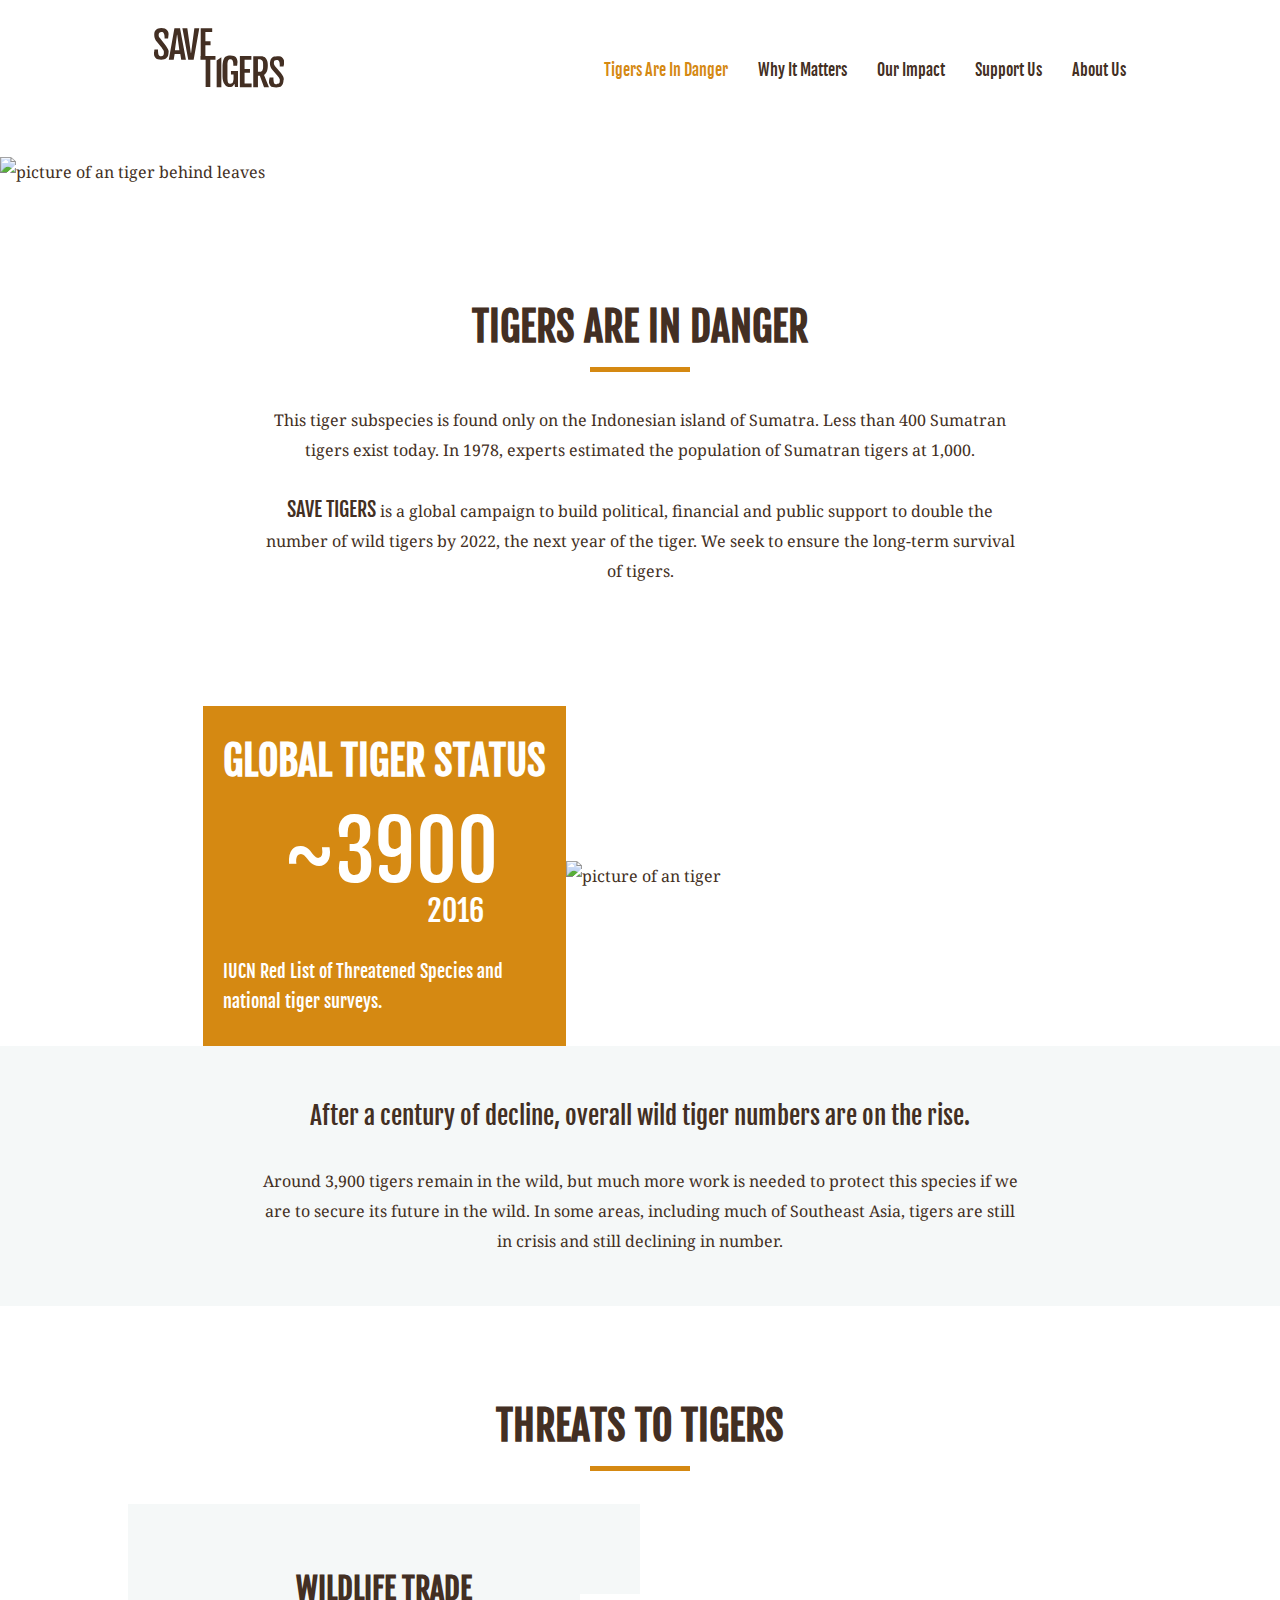
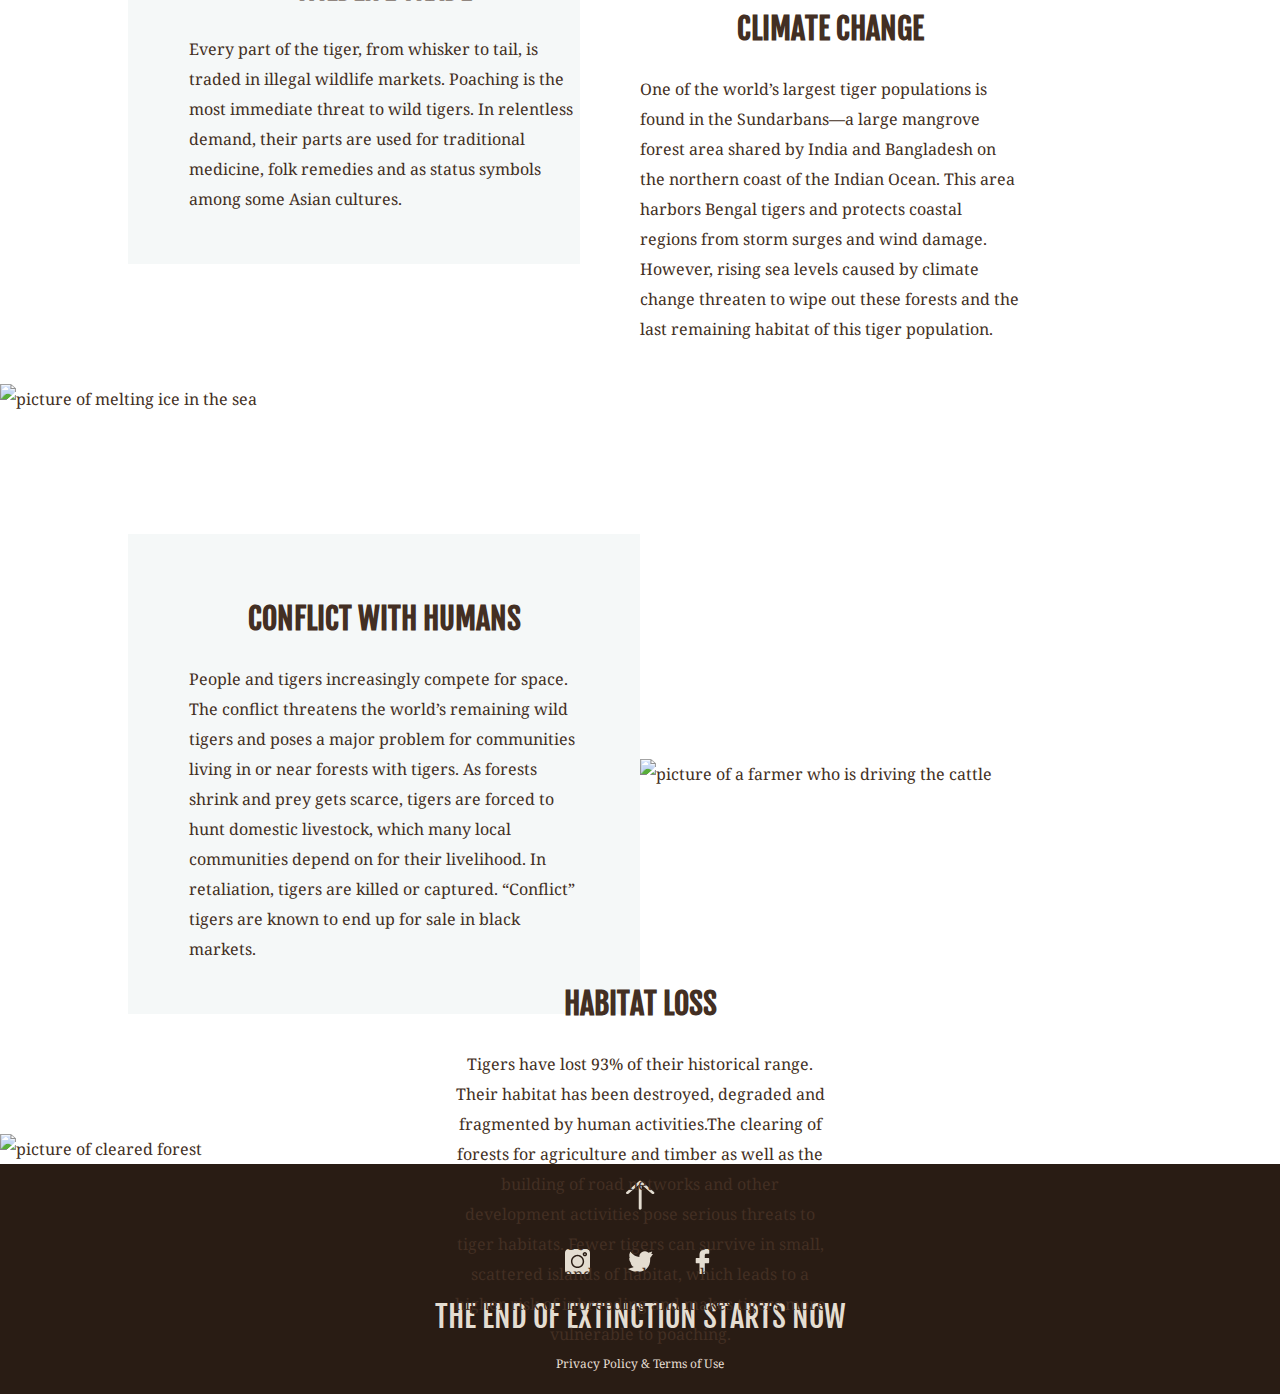
==== index.html @ 1b402d07 "first commit" ====
<!DOCTYPE html>
<html lang="en">
<head>
    <meta charset="UTF-8">
    <meta name="viewport" content="width=device-width, initial-scale=1.0">
    <meta http-equiv="X-UA-Compatible" content="ie=edge">
    <title>Save the Tigers</title>
    <link rel="stylesheet" href="CSS/style.css">
    <link href="https://fonts.googleapis.com/css?family=Noto+Serif&display=swap" rel="stylesheet">
    
</head>
<body>
    <header>
        <div class="header-sticky">
            <nav class="flexbox_webnav wrapper navbar">
                <div class="nav_flexbox">
                    <a href="index.html">
                        <svg class="logo logo_header" version="1.1" id="Layer_1" xmlns="http://www.w3.org/2000/svg" x="0" y="0" viewBox="0 0 55.4 25.5" xml:space="preserve"><style>.st0{fill:#422f22}</style><path class="st0" d="M5.9 8.9c-.2-.5-.6-1-1-1.6L2.6 4.4l-.3-.3c0-.2-.1-.3-.2-.4 0-.1-.1-.3-.1-.4v-.5c0-.4.1-.6.3-.8s.5-.3.9-.3c.5 0 .8.2 1 .6.2.4.3.9.3 1.6v.6H6c0-.4.1-.6.1-.9 0-.2.1-.5.1-.8 0-.3 0-.7-.1-1-.2-.3-.3-.6-.6-.9C5.3.6 5 .4 4.6.2 4.2.1 3.7 0 3.1 0c-.5 0-.9.1-1.3.2S1.1.6.8.8c-.3.3-.5.6-.6 1-.1.4-.1.8-.1 1.2 0 .6.1 1.1.3 1.6.2.5.5 1 .9 1.4l2.1 2.5c.1.3.3.5.4.7.1.2.2.3.3.5s.1.3.1.5v.6c0 .4-.1.7-.3.9s-.5.3-.9.3c-.2 0-.5 0-.6-.1-.2-.1-.3-.2-.4-.4-.1-.2-.2-.4-.2-.7 0-.3-.1-.6-.1-1v-.6H.2c-.1.3-.1.5-.1.8-.1.2-.1.5-.1.8 0 .4 0 .7.1 1 .1.3.3.6.5.9.2.3.6.5 1 .6s.9.2 1.5.2c.5 0 .9-.1 1.3-.2s.7-.3 1-.6c.3-.3.5-.6.6-1 .1-.4.2-.8.2-1.3.1-.5 0-1-.3-1.5zM8.7.1L6.3 13.5h2.1l.4-2.4h2.4l.4 2.4h2L11.1.1H8.7zm.2 9.4l.9-6.6h.1l.9 6.6H8.9zM15.8 10.7h-.1L14.2.1h-2.1l2.5 13.4h2.3L19.3.1h-2.1zM24.9 11.9h-3V7.3h2.2V5.7h-2.2v-4h2.9V.1h-4.9v11.8h-.1v1.6H22v11.7h2V13.5h2.2v-1.6h-1.3zM26.7 25.3h2V12.5l-2 1.4zM32.9 19.8h1v1.7c0 .3 0 .6-.1.9 0 .3-.1.5-.2.7-.1.2-.2.4-.4.5-.2.1-.4.2-.6.2-.2 0-.4 0-.6-.1-.2-.1-.3-.2-.4-.4-.1-.2-.2-.4-.2-.7 0-.3-.1-.6-.1-1v-6c0-.4 0-.8.1-1.1 0-.3.1-.5.2-.7.1-.2.2-.3.4-.4.2-.1.3-.1.6-.1.8 0 1.2.7 1.2 2.2v.6h1.6c.1-.3.1-.6.1-.8 0-.2.1-.5.1-.8 0-.4-.1-.8-.2-1.1s-.3-.6-.5-.9c-.2-.3-.5-.5-.9-.6-.4-.1-.8-.2-1.4-.2h-.7c-.3 0-.5.1-.8.2-.3.1-.5.2-.7.4-.2.2-.4.5-.6.8-.2.3-.3.7-.4 1.2s-.2 1.1-.2 1.7v4.7c0 .7.1 1.2.2 1.7s.2.9.4 1.2c.2.3.4.6.6.8.2.2.4.4.7.5.2.1.4.2.6.2.2 0 .4.1.5.1.5 0 .8-.1 1.2-.3.3-.2.6-.6.9-1.1l.2 1.3h1.3v-6.8h-3v1.5zM38.6 19.1h2.3v-1.6h-2.3v-4h2.9v-1.6h-4.9v13.4h5v-1.6h-3zM48.1 18.5c.3-.6.4-1.5.4-2.5v-.3c0-.6-.1-1.1-.2-1.5-.1-.4-.3-.8-.5-1.1-.2-.3-.5-.5-.7-.7-.3-.2-.6-.3-.9-.4H42.3v13.3h2v-5h.8l1.8 5H49L46.9 20c.5-.4.9-.8 1.2-1.5zm-1.6-2.1c0 .4 0 .8-.1 1.1-.1.3-.2.5-.3.7-.2.2-.3.3-.6.4-.2.1-.5.1-.9.1h-.3v-5.4h.3c.4 0 .7 0 .9.1.2.1.4.2.6.4.1.2.3.4.3.6s.1.5.1.9v1.1zM55.1 20.8c-.2-.5-.6-1-1-1.6l-2.4-2.8c-.1-.1-.2-.3-.3-.4-.1-.1-.1-.2-.2-.4-.1-.1-.1-.3-.1-.4v-.5c0-.4.1-.6.3-.8s.5-.3.9-.3c.5 0 .8.2 1 .6.2.4.3.9.3 1.6v.6h1.6c.1-.3.1-.6.2-.8 0-.2.1-.5.1-.8 0-.3 0-.7-.1-1-.1-.3-.3-.6-.5-.9-.2-.3-.5-.5-.9-.7-.4-.2-.9-.2-1.5-.2-.5 0-.9.1-1.3.2s-.7.4-1 .6c-.3.3-.5.6-.6 1-.1.4-.2.8-.2 1.2 0 .6.1 1.1.3 1.6.2.5.5 1 .9 1.4l2.1 2.5c.2.2.3.4.5.6.1.2.2.4.3.5s.1.3.1.5v.6c0 .4-.1.7-.3.9s-.7.4-1.1.4c-.2 0-.5 0-.6-.1-.2-.1-.3-.2-.4-.4-.1-.3-.2-.5-.2-.8 0-.3-.1-.6-.1-1v-.6h-1.6c-.1.3-.1.5-.2.8 0 .2-.1.5-.1.8 0 .4 0 .7.1 1 .1.3.3.6.5.9.2.3.6.5 1 .6s.9.2 1.5.2c.5 0 .9-.1 1.3-.2s.7-.3 1-.6c.3-.3.5-.6.6-1 .1-.4.2-.8.2-1.3.2-.4.1-1-.1-1.5z"/></svg>
                    </a>
                    
                    <div>
                        <a href="#" class="burger">
                            <svg class="burger_icon" version="1.1" id="Layer_2" xmlns="http://www.w3.org/2000/svg" x="0" y="0" viewBox="0 0 89.1 53.1" xml:space="preserve"><style>.st0{fill:#422f22}</style><path class="st0" d="M84.1 10H24c-2.8 0-5-2.2-5-5s2.2-5 5-5h60.1c2.8 0 5 2.2 5 5s-2.3 5-5 5zM84.1 53.1H43.2c-2.8 0-5-2.2-5-5s2.2-5 5-5h40.9c2.8 0 5 2.2 5 5s-2.3 5-5 5zM84.1 31.4H5c-2.8 0-5-2.2-5-5s2.2-5 5-5h79.1c2.8 0 5 2.2 5 5s-2.3 5-5 5z"/></svg>
                            <svg class="close_icon" height="512" viewBox="0 0 413.348 413.348" width="512" xmlns="http://www.w3.org/2000/svg"><path d="M413.348 24.354L388.994 0l-182.32 182.32L24.354 0 0 24.354l182.32 182.32L0 388.994l24.354 24.354 182.32-182.32 182.32 182.32 24.354-24.354-182.32-182.32z"/></svg>
                        </a>
                        <ol class="nav_points">
                            <li>
                                <a href="index.html">Tigers Are In Danger</a>
                            </li>
                            <li>
                                <a href="why_it_matters.html">Why It Matters</a>
                            </li>
                            <li>
                                <a href="our_impact.html">Our Impact</a>
                            </li>
                            <li>
                                <a href="#">Support Us</a>
                            </li>
                            <li>
                                <a href="about_us.html">About Us</a>
                            </li>
                        </ol>
                    </div>
                </div>

                <ul class="nav mainnav">
                    <li>
                        <a href="index.html" class="current_site">Tigers Are In Danger</a>
                    </li>
                    <li>
                        <a href="why_it_matters.html">Why It Matters</a>
                    </li>
                    <li>
                        <a href="our_impact.html">Our Impact</a>
                    </li>
                    <li>
                        <a href="#">Support Us</a>
                    </li>
                    <li>
                        <a href="about_us.html">About Us</a>
                    </li>
                </ul>
            </nav>
        </div>

        <div class="content"></div>
    </header>

    <main>
        <div class="position_header_img">
            <img src="bilder/home/home_header_mobile.jpg" alt="picture of an tiger behind leaves" class="img_mobile img_width">
            <img src="bilder/home/home_header_ipad.jpg" alt="picture of an tiger behind leaves" class="img_ipad img_width">
            <img src="bilder/home/home_header_web.jpg" alt="picture of an tiger behind leaves" class="img_web img_width">

            <h1 class="position_header_h1">Safe <span class="home_h1_the">the</span> Tigers</h1>
        </div>

        <div class="section-margin">
            <h2 class="line_h2">Tigers Are In Danger </h2>
            <p class="wrapper text_center_width">This tiger subspecies is found only on the Indonesian island of Sumatra. Less than 400 Sumatran tigers exist today. In 1978, experts estimated the population of Sumatran tigers at 1,000.</p>
            <p class="wrapper text_center_width p_margin_top"><span class="save_tigers_highlight">Save Tigers</span> is a global campaign to build political, financial and public support to double the number of wild tigers by 2022, the next year of the tiger. We  seek to ensure the long-term survival of tigers.</p>
        </div>

        <div class="section-margin">
            <div class="global_status_text_img_flex">
                <img src="bilder/home/global_status_mobile.jpg" alt="picture of an tiger" class="img_mobile img_width">
                <img src="bilder/home/global_status_ipad.jpg" alt="picture of an tiger" class="img_ipad img_width">
                <img src="bilder/home/global_status_web.jpg" alt="picture of an tiger" class="img_web img_width">
                
                <div class="global_status_text">
                    <h2>Global Tiger Status</h2>
                    <div class="statistic_nr_flex">
                        <div class="statistic_nr">~3900</div>
                        <div class="statistic_year">2016</div>
                    </div>
                    <p class="statistic_text">IUCN Red List of Threatened Species and national tiger surveys.</p>
                </div>
            </div>

            <div class="text_highlight_background">
                <p class="wrapper text_center_width text_highlight">After a century of decline, overall wild tiger numbers are on the rise.</p>
                <p class="wrapper text_center_width">Around 3,900 tigers remain in the wild, but much more work is needed to protect this species if we are to secure its future in the wild. In some areas, including much of Southeast Asia, tigers are still in crisis and still declining in number.</p>
            </div>
        </div>

        <h2 class="line_h2">Threats to Tigers</h2>

        <div class="wildlife_trade_flex section-margin">
            <img src="bilder/home/market.jpg" alt="picture of people on an market" class="img_mobile img_width">
            <img src="bilder/home/market_ipad.jpg" alt="picture of people on an market" class="img_ipad img_width">
            <img src="bilder/home/market_web.jpg" alt="picture of people on an market" class="img_web img_width">

            <div class="wildlife_trade_flex_text">
                <h3>Wildlife Trade</h3>
                <p class="wrapper">Every part of the tiger, from whisker to tail, is traded in illegal wildlife markets. Poaching is the most immediate threat to wild tigers. In relentless demand, their parts are used for traditional medicine, folk remedies and as status symbols among some Asian cultures.</p>
            </div>
        </div>

        <div class="section-margin wrapper_climate_change">
            <img src="bilder/home/ocean.jpg" alt="picture of melting ice in the sea" class="img_mobile img_width">
            <img src="bilder/home/ocean_ipad.jpg" alt="picture of melting ice in the sea" class="img_ipad img_width">
            <img src="bilder/home/ocean_web.jpg" alt="picture of melting ice in the sea" class="img_web img_width">


            <div class="text_climate_change">
                <h3>Climate Change</h3>
                <p class="wrapper wrapper_text_climate_habitat">One of the world’s largest tiger populations is found in the Sundarbans—a large mangrove forest area shared by India and Bangladesh on the northern coast of the Indian Ocean. This area harbors Bengal tigers and protects coastal regions from storm surges and wind damage. However, rising sea levels caused by climate change threaten to wipe out these forests and the last remaining habitat of this tiger population.</p>
            </div>
        </div>

        <div class="wildlife_trade_flex section-margin">
            <img src="bilder/home/farmer.jpg" alt="picture of a farmer who is driving the cattle" class="img_mobile img_width">
            <img src="bilder/home/farmer_ipad.jpg" alt="picture of a farmer who is driving the cattle" class="img_ipad img_width">
            <img src="bilder/home/farmer_web.jpg" alt="picture of a farmer who is driving the cattle" class="img_web img_width">

            <div class="wildlife_trade_flex_text">
                <h3>Conflict with Humans</h3>
                <p class="wrapper">People and tigers increasingly compete for space. The conflict threatens the world’s remaining wild tigers and poses a major problem for communities living in or near forests with tigers. As forests shrink and prey gets scarce, tigers are forced to hunt domestic livestock, which many local communities depend on for their livelihood. In retaliation, tigers are killed or captured. “Conflict” tigers are known to end up for sale in black markets.</p>
            </div>
        </div>

        <div class="wrapper_forest section-margin section-margin-bottom-home">
            
            <img src="bilder/home/forest.jpg" alt="picture of cleared forest" class="img_mobile img_width">
            <img src="bilder/home/forest_ipad.jpg" alt="picture of cleared forest" class="img_ipad img_width">
            <img src="bilder/home/forest_web.jpg" alt="picture of cleared forest" class="img_web img_width">

            <div class="text_forest">
                <h3>Habitat Loss</h3>
                <p class="wrapper wrapper_text_climate_habitat">Tigers have lost 93% of their historical range. Their habitat has been destroyed, degraded and fragmented by human activities.The clearing of forests for agriculture and timber as well as the building of road networks and other development activities pose serious threats to tiger habitats. Fewer tigers can survive in small, scattered islands of habitat, which leads to a higher risk of inbreeding and makes tigers more vulnerable to poaching.</p>
            </div>
        </div>

    </main>

    <footer>
        <a class="back_to_top_flex">
            <svg class="top_top_btn" version="1.1" id="Layer_3" xmlns="http://www.w3.org/2000/svg" x="0" y="0" viewBox="0 0 169 169" xml:space="preserve"><style>.st0{fill:#fff}</style><path class="st0" d="M131.8 77.5c1.9 1.6 1.9 4.2 0 5.8s-5 1.6-6.9 0L90 53.6v79.9c-.2 2.3-2.6 4.1-5.3 4-2.4.1-4.4-1.6-4.4-3.6V53.6L45.4 83.4c-1.9 1.6-5 1.6-6.9 0-1.9-1.6-1.9-4.2-.1-5.8l.1-.1 43.2-36.8c1.9-1.6 4.9-1.6 6.8 0l43.3 36.8z" id="left-arrow"/></svg>
        </a>
        <div class="footer_content_width">
            <div class="footer_icons_flex">
                <ul class="icons_flex">
                    <li>
                        <a href="index.html">
                            <svg version="1.1" id="Layer_4" xmlns="http://www.w3.org/2000/svg" x="0" y="0" viewBox="0 0 512 512" xml:space="preserve"><style>.st0{fill:#e4ddd1}</style><path class="st0" d="M437 0H75C33.6 0 0 33.6 0 75v362c0 41.4 33.6 75 75 75h362c41.4 0 75-33.6 75-75V75c0-41.4-33.6-75-75-75zM257 390c-74.4 0-135-60.6-135-135s60.6-135 135-135 135 60.6 135 135-60.6 135-135 135zm150-240c-24.8 0-45-20.2-45-45s20.2-45 45-45 45 20.2 45 45-20.2 45-45 45z"/><path class="st0" d="M407 90c-8.3 0-15 6.7-15 15s6.7 15 15 15 15-6.7 15-15-6.7-15-15-15zM257 150c-57.9 0-105 47.1-105 105s47.1 105 105 105 105-47.1 105-105-47.1-105-105-105z"/></svg>
                        </a>
                    </li>
                    <li>
                        <a href="index.html">
                            <svg xmlns="http://www.w3.org/2000/svg" viewBox="0 0 512 512"><path class="st0" d="M191 466c-22.1 0-44.9-1.8-67.9-5.4-40.4-6.3-81.3-27.5-92.8-33.8L0 410.3l32.8-10.8c35.9-11.8 57.7-19.1 84.8-30.6-27.1-13.1-47.9-36.7-58-67.2L52 278.5l6.3 1c-5.9-6-10.6-12.1-14.3-17.6-12.9-19.6-19.8-43.6-18.3-64.2l1.4-20.2 12.1 4.7c-5.1-9.7-8.8-20-11-30.8C23 125 27.4 97 40.7 72.5l10.6-19.4 14.1 17c44.7 53.6 101.2 85.5 168.4 94.8-2.7-18.9-.7-37.1 6.1-53.5 7.9-19 22-35.2 40.7-46.7 20.8-12.8 46-19 71-17.4 26.5 1.6 50.6 11.6 69.7 28.7 9.3-2.4 16.2-5 25.5-8.5 5.6-2.1 11.9-4.5 19.9-7.2l29.2-10.1-19.1 54.5 3.9-.3L512 103l-18.5 25.2c-1.1 1.4-1.3 1.9-1.7 2.4-1.5 2.2-3.3 5-28.7 38.9-6.3 8.5-9.5 19.5-8.9 31.1 2.2 44-3.1 83.7-16 118.2-12.2 32.6-31.1 60.6-56.2 83.2-31 27.9-70.6 47.1-117.6 56.8-23 4.8-47.8 7.2-73.4 7.2z" fill="#e4ddd1"/></svg>
                        </a>
                    </li>
                    <li>
                        <a href="index.html">
                            <svg xmlns="http://www.w3.org/2000/svg" viewBox="0 0 96.1 96.1"><path class="st0" d="M72.1 0H59.6c-14 0-23.1 9.3-23.1 23.7v10.9H24c-1.1 0-2 .9-2 2v15.8c0 1.1.9 2 2 2h12.5v39.9c0 1.1.9 2 2 2h16.4c1.1 0 2-.9 2-2v-40h14.7c1.1 0 2-.9 2-2V36.5c0-.5-.2-1-.6-1.4s-.9-.6-1.4-.6H56.8v-9.2c0-4.4 1.1-6.7 6.8-6.7H72c1.1 0 2-.9 2-2V2c0-1.1-.8-2-1.9-2z" fill="#e4ddd1"/></svg>
                        </a>
                    </li>
                </ul>
            </div>
            <div class="footer_text">
                <p class="footer_quote">The End of Extinction starts now</p>
                <a href="#">Privacy Policy & Terms of Use</a>
            </div>
        </div>
    </footer>

    <script src="js/main_home.js"></script>
</body>
</html>
---- CSS/style.css ----
@font-face {
    font-family: 'Fjalla';
    src: url('../Fonts/fjallaone-regular-webfont.woff2') format('woff2'),
        url('../Fonts/fjallaone-regular-webfont.woff') format('woff');
    font-style: normal;
    font-weight: 400;
}
/* -----------BASICS-----------  */

* {box-sizing: border-box;}

body, p {
    font-family: 'Noto Serif', serif;
    font-size: 16px;
    line-height: 30px;
    color: #432F23;
    margin: 0;
}

h1, h2, h3 {
    font-family: "Fjalla", sans-serif;
    text-transform: uppercase
}

h1 {
    font-size: 45px;
}

h2 {
    font-size: 25px;
    text-align: center;
    margin-top: 50px;
    line-height: 40px;
}

h2.line_h2::after {
    margin: 20px auto 20px auto;
    width: 100px;
    border-bottom: 5px solid #D58912;
    content: '';
    display: block;
}

h3 {
    font-size: 20px;
    text-align: center;
    margin-top: 35px;
}

.wrapper {
    max-width: 76%;
    margin: 0 auto;
}

.img_width {
    width: 100vw;
    height: auto;
}

.img_ipad {
    display: none;
}

.img_web {
    display: none;
}

.img_ipad_web {
    display:none;
}

.section-margin {
    margin-top: 40px;
}

.section-margin-bottom {
    margin-bottom: 40px;
}

.section-margin-bottom-home {
    margin-bottom: 40px;
}

.section-margin-success-msg {
    margin-top: 80px;
    margin-bottom: 80px;
}

ol li {
    list-style: none;
}


/* ---------------------------------NAVIGATION--------------------------------- */

.burger_icon {
    width: 50px;
    height: 50px;
    margin: 0;
}

.burger_icon path {
    fill: #432F23;
}

.close_icon {
    width: 50px;
    height: 50px;
    margin: 0;
    display: none;
}

.logo {
    width: 90px;
}

.logo_header path{
    fill: #432F23;
}

.nav_flexbox {
    display: flex;
    padding: 20px 0px;
    justify-content: space-between;
    align-items: center; 
    margin: 0 auto;
}

ul.nav {
    display: none;
}

/* ---------click nav-----------  */

.nav_points {
        position: absolute;
        right: 0;
        text-align: right;
        margin: 0;
        padding: 0;
        padding-right: 50px;
        top: 90px;
        width: 100%;
        display: inherit;
        background-color: white;
        max-height: 0;
        overflow: hidden;
        transition: max-height .5s ease-in-out;
        z-index: 100;
    }

.nav_points li {
    margin: 0;
}

.nav_points--open {
    max-height: 500px;

}

.nav_points a {
    display: inline-block;       
    text-align: right;
    font-family: "Fjalla", sans-serif;
    text-decoration: none;
    color: #432F23;
    font-size: 25px;
    padding: 10px 5px;
}

/* ---------sticky nav-----------  */

.header-sticky {
    background-color: #ffffff;
}

  /* Page content */
.content {
    padding: 3px;
}

/* wird mit JS beim scrollen hinzugefügt */
.sticky {
    position: fixed;
    right: 0;
    left: 0;
    top: 0;
    width: 100%;
}

.sticky + .content {
    padding-top: 100px;
}

/* ---------------------------------FOOTER--------------------------------- */


/* -----------backtotop btn----------- */

.top_top_btn {
    width: 50px;
}

.top_top_btn path:hover{
    fill:#D58912;
    cursor: pointer;
}

/* -----------Text----------- */

footer {
    background-color: #291C14;
    padding-top: 5px;
    padding-bottom: 15px;
}

footer div.footer_content_width {
    margin: 0 auto;
    width: 80%;
}

.footer_text {
    display: flex;
    flex-direction: column;
    margin-bottom: 0px;
}

.footer_text a {
    font-size: 12px;
    text-decoration: none;
    color: #e4ddd1;
    text-align: center;
    margin-top: 15px;
}

.footer_text a:hover {
    color: #D58912;
}

.footer_quote {
    font-family: "Fjalla", sans-serif;
    font-size: 25px;
    line-height: 35px;
    text-transform: uppercase;
    text-align: center;
    color: #e4ddd1;
}

.back_to_top_flex {
    display: flex;
    justify-content: center;
}

/* -----------Icons----------- */

.footer_icons_flex {
    display: flex;
    flex-direction: column;
    justify-content: center;
    align-items: center;
}

ul.icons_flex {
    display: flex;
    justify-content: space-between;
    width: 150px;
    padding: 0;
    margin-top: 30px;
}

.icons_flex li {
    list-style: none;
}

.icons_flex li a svg {
    width: 25px;
}

.icons_flex li a svg:hover .st0 {
    fill:#D58912;
}


/* ---------------------------------HOME SITE--------------------------------- */


.position_header_img {
    position: relative;
}

.position_header_h1 {
    position: absolute;
    top: 60px;
    left: 50px;
    max-width: 115px;
    line-height: 0px;
    color: #ffffff;
}

.home_h1_the {
    font-size: 20px;
    line-height: 80px;
}

.wrapper_climate_change {
    margin-top: 40px;
    margin-bottom: 40px;
}

.save_tigers_highlight {
    font-family: "Fjalla", sans-serif;
    font-size: 20px;
    text-transform: uppercase;
}

.p_margin_top {
    margin-top: 30px;
}

.global_status_text {
    background-color: #D58912;
    color: #ffffff;
    font-family: "Fjalla", sans-serif;
    padding: 30px 20px;
    max-width: 80%;
    margin: 0 auto;
}

.global_status_text h2 {
    margin: 0;
    line-height: 50px;
}

.statistic_nr_flex {
    display: flex;
    flex-direction: column;
    align-items: center;
    margin: 20px auto 20px auto;
}

.statistic_nr {
    font-size: 35px;
    text-align: right;
    width: 100px;
}

.statistic_year {
    font-size: 16px;
    text-align: right;
    width: 100px;
}

.statistic_text {
    color: #ffffff;
    font-family: "Fjalla", sans-serif;
    font-size: 16px;
    text-align: center;
}


.text_highlight_background {
    background-color: #F5F8F8;
    padding-top: 40px;
    padding-bottom: 40px;
}

.text_highlight {
    font-family: "Fjalla", sans-serif;
    font-size: 20px;
    text-align: center;
    margin-bottom: 20px;
    line-height: 35px;
}

/* ---------------------------------WHY IT MATTERS - SITE --------------------------------- */
    
.tiger_charismatic_flex div p.text_highlight {
    margin-top: 40px;
}

.h1_matters {
    text-align: center;
    max-width: 80%;
    line-height: 60px;
    margin: 0 auto;
}

  /* ---------------------------------ABOUT US - SITE--------------------------------- */

.h1_about_us {
    text-align: center;
    margin-top: 50px;
    margin-bottom: 50px;
}

 /* -----------Team----------- */

.prev {
    display: none;
}

.next {
    display: none;
}

.radios {
    display: none;
}

ul.slide_list li {
    list-style: none;
    margin-bottom: 40px;
}

.team_text{
    width: 80%;
}

.page img {
    width: 90%;
}

.team_name {
    font-family: "Fjalla", sans-serif;
    font-size: 22px;
}

.team_name_functions {
    font-family: "Fjalla", sans-serif;
    margin-bottom:15px;
}

/* -----------Contact Form----------- */

form {
    display: flex; 
    align-items: center;
    flex-direction: column;
  }

  p.p_title {
    text-align: left;
}

.title-wrapper {
    padding-left: 30px;
}

input, textarea {
    border: 1px solid #B99D91;
    border-radius: 3px;
    padding: 8px 8px;
    box-sizing: border-box;
  }
  
.btn_submit {
    background-color: #D58912;
    font-family:"Fjalla", sans-serif;
    color: #ffffff;
    font-size: 22px;
    border-radius: 3px;
    padding-top: 10px;
    padding-bottom: 10px;
    margin: 0 auto;
    margin-top: 10px;
    width: 290px;
    text-transform: uppercase;
} 

.item-flexbox {
    display: flex;
    flex-direction: column;
}

.contact-form-flexbox {
    display: flex;
    align-items: center;
}

.contact-form-flexbox div {
    width: 290px;
    margin-bottom: 5px;
}

.contact-form-flexbox div.message-flexbox textarea {
    width:290px;
}

.btn-flex {
    display: flex;
    align-items: center;
    justify-content: flex-end;
}

textarea, input {
    font-family: 'Noto Serif', serif;
    font-size: 14px;
}

/* -----------Error Form----------- */

.error input {
    border: 1px solid #AA2C57;
}

input.email-input {
    border: 1px solid #AA2C57;
}

input.tel-input {
    border: 1px solid #AA2C57;
}

.error select {
    border: #AA2C57 1px solid;
}

.error-message-title {
    color: #AA2C57;
}

.error-message-text {
    color: #AA2C57;
}

.error-message-text-empty {
    display: none;
    color:#AA2C57;
}

/* ---------------------------------SUCCESS MESSAGE - SITE--------------------------------- */

.h1_success_msg {
    text-align: center;
}

.text_center_success {
    text-align: center;
}

/* ---------------------------------WHY IT MATTERS - SITE--------------------------------- */


/* -----------Gallery----------- */

.img_gallery {
    width: auto;
}

article {
    padding: 24px;
    max-width: 80%;
    margin: 0 auto; 
}

.tn_list {
    list-style: none;
    display: flex;
    flex-wrap: wrap;
    justify-content: center;
    width: 100%;
    padding: 0;
    margin: 0;
    box-sizing: border-box;
}

.tn_list > li {
    box-sizing: border-box;
    padding: 0 12px 12px 0;
}

.tn_list > li:first-child {
    padding-left: 0;
}

.tn_list > li:last-child {
    padding-right: 0;
}

.tn_list > li img {
    height: 100px;
}

.overlay__cnt {
    position: fixed;
    width: 100vw;
    height: 100vh;
    top: 0;
    left: 0;
    display: flex;
    background-color: #F5F8F8;
    flex-direction: column;
    justify-content: center;
    align-items: center;
    color: #432F23;
    z-index: 1001;
}

.overlay__close_on_black {
    position: absolute;
    top: 0;
    left: 0;
    width: 100%;
    height: 100%;
    z-index: -1;
}

.overlay__close {
    position: absolute;
    top: 8px;
    right: 8px;
    width: 50px;
    height: 50px;
    line-height: 40px;
    text-align: center;
    cursor: pointer;
    padding-right: 30px;
}


.overlay__stage {
    width: 100%;
    height: calc(100% - 60px);
    box-sizing: border-box;
    display: flex;
    justify-content: center;
    align-items: center;
    pointer-events: none;
}

.overlay__stage img {
    max-width: 90%;
    max-height: 90%;
    box-shadow: 0px 0px 24px rgba(11, 8, 5, 0.75);
    pointer-events: all;
}

.overlay__nav {
    display: flex;
    flex-direction: row;
    height: 40px;
    width: 100%;
    justify-content: center;
}

.overlay__nav .tn_list {
    padding: 0 12px;
    height: 40px;
}

.overlay__nav .tn_list img {
    box-shadow: 0px 0px 2px rgba(11, 8, 5, 0.75);
    height: 40px;
}

.overlay__nav .tn_list img:hover {
    box-shadow: 0px 0px 6px rgba(11, 8, 5, 0.6);
    outline: 1px solid rgb(122, 120, 120);
}

.overlay__nav li.selected img {
    outline: 2px solid #D58912;
}

.overlay__prev, .overlay__next {
    height: 100%;
    display: flex;
    justify-content: center;
    align-items: center;
    text-align: center;
    font-size: 30px;
    cursor: pointer;
}
.overlay__prev:hover, .overlay__next:hover {
    font-weight: bold;
    color: #D58912;
}

/* ---------------------------------OUR IMPACT - SITE--------------------------------- */

.impact_header_h1 {
    display: flex;
    flex-direction: column;
    align-items: center;
}

.under_h1_impact p{
    font-family:"Fjalla", sans-serif;
    font-size: 20px;
    text-align:center;
}

/* -----------Slider----------- */


.impact_prev,
.impact_next {
    display:none;
}

.slide_list.slide_list_impact {
    display: flex;
    flex-direction: column;
    margin: 0 auto;
    padding: 0;
    width: 76%;
}

.div_slider h3 {
    display: block;
}

.slide_box_impact.section-margin-bottom {
    margin-bottom: 50px;
}

@media(min-width: 768px) {

    /* ---------------------------------BASICS--------------------------------- */

    h1 {
        font-size: 50px;
    }

    h2 {
        font-size:35px;
        margin-top: 70px;
    }

    h3 {
        font-size: 22px;
        margin-top: 40px;
    }

    .text_center_width {
        max-width: 550px;
        text-align: center;
    }

    .section-margin {
        margin-top: 70px;
    }
    .section-margin-bottom {
        margin-bottom: 70px;
    }

    .section-margin-bottom-home {
        margin-bottom: 0px;
    }

    .section-margin-success-msg {
        margin-top: 270px;
        margin-bottom: 270px;
    }
    

    /* ---------------------------------NAVIGATION--------------------------------- */

    .content {
        padding: 8px;
    }

    /* -----------click nav----------- */

    .nav_points {
        width: 40%;
        padding-right: 100px;
    }

    /* -----------Footer----------- */

    .footer_content_width {
        /* display: flex; */
        flex-direction: row-reverse;
        align-items: center;
        justify-content: space-around;
    }

    .footer_text {
        margin: 0;
    }

    .footer_quote {
        font-size: 20px;
    }

    /* ---------------------------------HOME --------------------------------- */

    .img_mobile {
        display: none;
    }

    .img_ipad {
        display: block;
    }

    .img_ipad_web {
        display: block;
    }

    .position_header_h1 {
        left: 100px;
    }

    .home_h1_the {
        font-size: 25px;
        line-height: 100px;
    }

    .btn_impact_flex {
        margin-top: 40px;
    }

    .statistic_nr_flex {
        margin: 50px auto 30px auto;
    }

    .statistic_nr {
        font-size: 60px;
        width: 150px;
    }

    .statistic_year {
        font-size: 20px;
        width: 150px;
        margin-top: 15px;
    }

    .global_status_text_img_flex {
        display: flex;
        width: 80%;
        margin: 0 auto;
        align-items: center;
        flex-direction: row-reverse;
        justify-content: center;
    }

    .global_status_text_img_flex img {
        width: 50%;
    }

    .global_status_text_img_flex div.global_status_text {
        height: 60%;
    }

    .global_status_text {
        margin: 0;
    }
    
    .text_highlight {
        font-size: 25px;
        margin-bottom: 25px;
        line-height: 40px;
    }

    .wrapper_climate_change {
        position:relative;
        margin-top: 70px;
        margin-bottom: 70px;
    }

    .text_climate_change {
        position:absolute;
        top:20px;
        left: 0;
        right:0;
        background-color: #ffffff;
        max-width: 620px;
        margin: 0 auto;
        padding: 20px 0px;
        text-align: center;
    }
    
    .text_climate_change p{
        margin: 0 auto;
    }

    .text_climate_change h3{
        margin-top: 0;
    }

    .wrapper_forest {
        position:relative;
    }
    
    .text_forest {
        position:absolute;
        top:0;
        left: 0;
        right:0;
        bottom: 0;
        background-color: #ffffff;
        max-width: 500px;
        margin: 0 auto;
        padding-left: 0px;
        padding-right: 0px;
        text-align: center;
        display: flex;
        flex-direction: column;
        justify-content: center;
    }

     /* ---------------------------------WHY IT MATTERS - SITE --------------------------------- */
    
    .tiger_charismatic_flex div p.text_highlight {
        margin-top: 70px;
    }

    .h1_matters {
        line-height: 60px;
        width: 65%;
        margin-top: 40px;
        text-align: center;
    }

    .matters_header_flexbox {
        display: flex;
        flex-direction: column;
        align-items: center;
    }
   
    /* ---------------------------------ABOUT US - SITE --------------------------------- */

    .h1_about_us {
        margin-top: 80px;
        margin-bottom: 80px;
    }

    /* -----------Slider - Team----------- */


    .p_slider {
        padding-right: 100px;
        min-width: 400px;
        max-width: 500px;   
    }

    .prev {
        display: block;
    }

    .next {
        display: block;
    }

    .radios {
        display: block;
    }

    .li_flexbox {
        display:flex;
        background-color: #F5F8F8; 
    }

    ul.slide_list li {
        margin-bottom: 0px;
    }

    .team_text{
        padding-left: 20px;
        width: 100%;
    }

    .p_slider {
        padding-right: 50px;
    }

    .page img {
        width: 40%;
    }

    /* -----------Slider----------- */

    .radios {
        padding: 12px;
        text-align: center;
    }

    .slide_box {
        overflow: hidden;
        margin: 0 auto;
        position: relative;
        width: 90%;
    }

    ul.slide_list {
        height: 100%;
        overflow: hidden;
        margin: 0;
        padding: 0;
    }
    .prev {
        position: absolute;
        width: 30px;
        height: 30px;
        top: calc(50% - 15px);
        left: 4px;
        z-index: 2; 
    }
    .next {
        position: absolute;
        width: 30px;
        height: 30px;
        top: calc(50% - 15px);
        right: 4px;
        z-index: 2;
    }
    .slide_list {
        position: relative;
        display: flex;
        height: 100%;
        left: 0;
    }
    .slide_list--transition-on {
        transition: left .5s ease-in-out;
    }

    .page {
        float: left;
        flex-grow: 1;
        display: flex;
        justify-content: space-between;
        align-items: center;
    }

    /* -----------Contact Form----------- */

    
    .contact-form-flexbox div {
        width: 500px;
        margin-bottom: 5px;
    }

    .contact-form-flexbox div.message-flexbox textarea {
        width:500px;
    }

    .btn_submit {
        width: 150px;
      }

    /* ---------------------------------OUR IMPACT - SITE --------------------------------- */

    .impact_header_h1 {
        display: flex;
        flex-direction: column;
        align-items: flex-start;
        max-width: 35%;
    }

    .impact_header_h1 h1 {
        line-height: 60px;
        margin-bottom: 20px;
    }

    .under_h1_impact p{
        font-family:"Fjalla", sans-serif;
        font-size: 20px;
        text-align:left;
    }

    .impact_header_img {
        width: 45%;
    }

    .flexbox_header_our_mission {
        display: flex;
        flex-direction: row-reverse;
        align-items: center;
        justify-content: space-between;
        max-width: 80%;
        margin: 0 auto;
        margin-top: 50px;
    }

    .flexbox_header_our_mission img {
        max-width: 55%;
        margin:0;
    }

    .slide_box_impact.section-margin {
        margin-top: 30px;
    }

    .slider_p_impact {
        text-align: center;
    }
    
}



@media(min-width: 1140px) {

     /* ---------------------------------BASICS--------------------------------- */

     h1 {
        font-size: 60px;
    }

    h2 {
        font-size: 40px;
        margin-top: 100px;
    }

    h3 {
        font-size: 30px;
    }

    .img_ipad {
        display: none;
    }

    .img_web {
        display: block;
    }

    .text_center_width {
        max-width: 760px;
    }

    .section-margin {
        margin-top: 120px;
    }
    .section-margin-bottom {
        margin-bottom: 120px;
    }

    .section-margin-bottom-home {
        margin-bottom:0;
    }

    .section-margin-success-msg {
        margin-top: 220px;
        margin-bottom: 220px;
    }

    /* ---------------------------------NAVIGATION--------------------------------- */

    .burger_icon{
        display:none;
    }

    .close_icon{
        display:none;
    }

    .logo {
        width: 130px;
    }

    .content {
        padding: 16px;
    }

    ul.nav {
        display: block;
        list-style: none;
        display: flex;
        margin: 0;
        justify-content: space-between;
        padding-top: 55px;
        padding-bottom: 40px;
    }

    ul.nav li a:hover {
        color: #D58912;
    }

    .nav_flexbox {
        margin: 0;
    }

    .flexbox_webnav {
        display: flex;
        margin: 0 auto;
        justify-content: space-between;
    }

    ul.nav li a {
        text-decoration: none;
        color: #432F23;
        font-family: "Fjalla", sans-serif;
        font-size: 16px;
        padding-left: 30px;
    }

    ul.nav li a.current_site {
        color: #D58912;
    }


    /* ---------------------------------FOOTER--------------------------------- */

    .footer_quote {
        font-size: 30px;
    }

    /* ---------------------------------HOME--------------------------------- */


    .position_header_h1 {
        top: 80px;
        max-width: 500px;
    }

    .home_h1_the {
        font-size: 30px;
        line-height: 120px;
    }

    .statistic_nr_flex {
        margin: 50px auto 30px auto;
    }

    .statistic_nr {
        font-size: 80px;
        width: 200px;
    }

    .statistic_year {
        font-size: 30px;
        width: 200px;
        margin-top: 30px;
    }

    .statistic_text {
        font-size: 18px;
        text-align: left;
        max-width: 300px;
    }

    .text_highlight_background {
        padding-top: 50px;
        padding-bottom: 50px;
    }
    
    .text_highlight {
        margin-bottom: 30px;
    }

    .wildlife_trade_flex {
        display: flex;
        width: 80%;
        flex-direction: row-reverse;
        align-items: center;
        margin: 0 auto;
    }

    .wildlife_trade_flex_text {
        width: 50%;
        background-color: #F5F8F8;
        padding-top: 30px;
        padding-bottom: 50px;
    }

    .wildlife_trade_flex img.img_web {
        width: 50%;
    }
    
    .wrapper_climate_change {
        margin-top: 120px;
        margin-bottom: 120px;
    }

    .text_climate_change {
        top: auto;
        bottom: 50px;
        left: auto;
        right: 200px;
        max-width: 500px;
        /* padding: 40px; */
        text-align: left;
    }

    /* ---------------------------------WHY IT MATTERS - SITE --------------------------------- */

    .matters_header_flexbox {
        flex-direction: row-reverse;
        max-width: 80%;
        margin: 0 auto;
        justify-content: space-between;
    }

    .matters_header_flexbox img {
        max-width: 60%;
        margin: 0;
    }

    .h1_matters {
        line-height: 80px;
        margin-bottom: 0px;
        max-width: 35%;
        text-align: left;
    }

    .tiger_charismatic_flex {
        display: flex;
        justify-content: space-between;
        width: 80%;
        align-items: center;
        margin: 0 auto;
        margin-top: 120px;
    }
    
    .tiger_charismatic_flex img {
        max-width: 45%;
    }

    .tiger_charismatic_flex div p.text_highlight {
        text-align:left;
        margin-top: 0;
    }

    /* ---------------------------------OUR IMPACT - SITE--------------------------------- */


    .flexbox_header_our_mission {
        margin-top: 90px;
    }

    .flexbox_header_our_mission img {
        max-width: 60%;
    }


    /* -----------Slider Our Impact----------- */

    .slide_box_impact.section-margin {
        margin-top: 120px;
    }

    .impact_prev,
    .impact_next {
        display:block;
    }

    .slide_list.slide_list_impact {
        padding-left: 50px;
    }

    .div_slider h3 {
        display: inline-block;
    }

    .slide_list.slide_list_impact {
        flex-direction: row;
        margin: 0;
        width: 100%;
    }

    .slide_box.slide_box_impact {
        width: 55%;
    }

    .li_slider_impact {
        list-style: none;
        display: flex;
        flex-direction: column;
        align-items: center;
        padding-right: 100px;
        background-color: #F5F8F8;
    }

    .div_slider h3 {
        width: 100%;
        text-align: center;
    }
    
    .slider_p_impact {
        width: 500px;
        text-align: center;
    }
    
    .impact_next {
        width: 50px;
        position: absolute;
        width: 30px;
        height: 30px;
        top: calc(50% - 55px);
        right: 4px;
        z-index: 2;
    }
    
    .impact_prev {
        width: 50px;
        position: absolute;
        width: 30px;
        height: 30px;
        top: calc(50% - 55px);
        left: 4px;
        z-index: 2; 
    }

    /* ---------------------------------ABOUT US - SITE--------------------------------- */

    .h1_about_us {
        margin-top: 120px;
        margin-bottom: 110px;
    }

    /* -----------Slider - Team----------- */

    .slide_box {
        width: 60%;
    }

    .p_slider {
        padding-right: 170px;
        min-width: 550px;
        max-width: 700px; 
    }

}
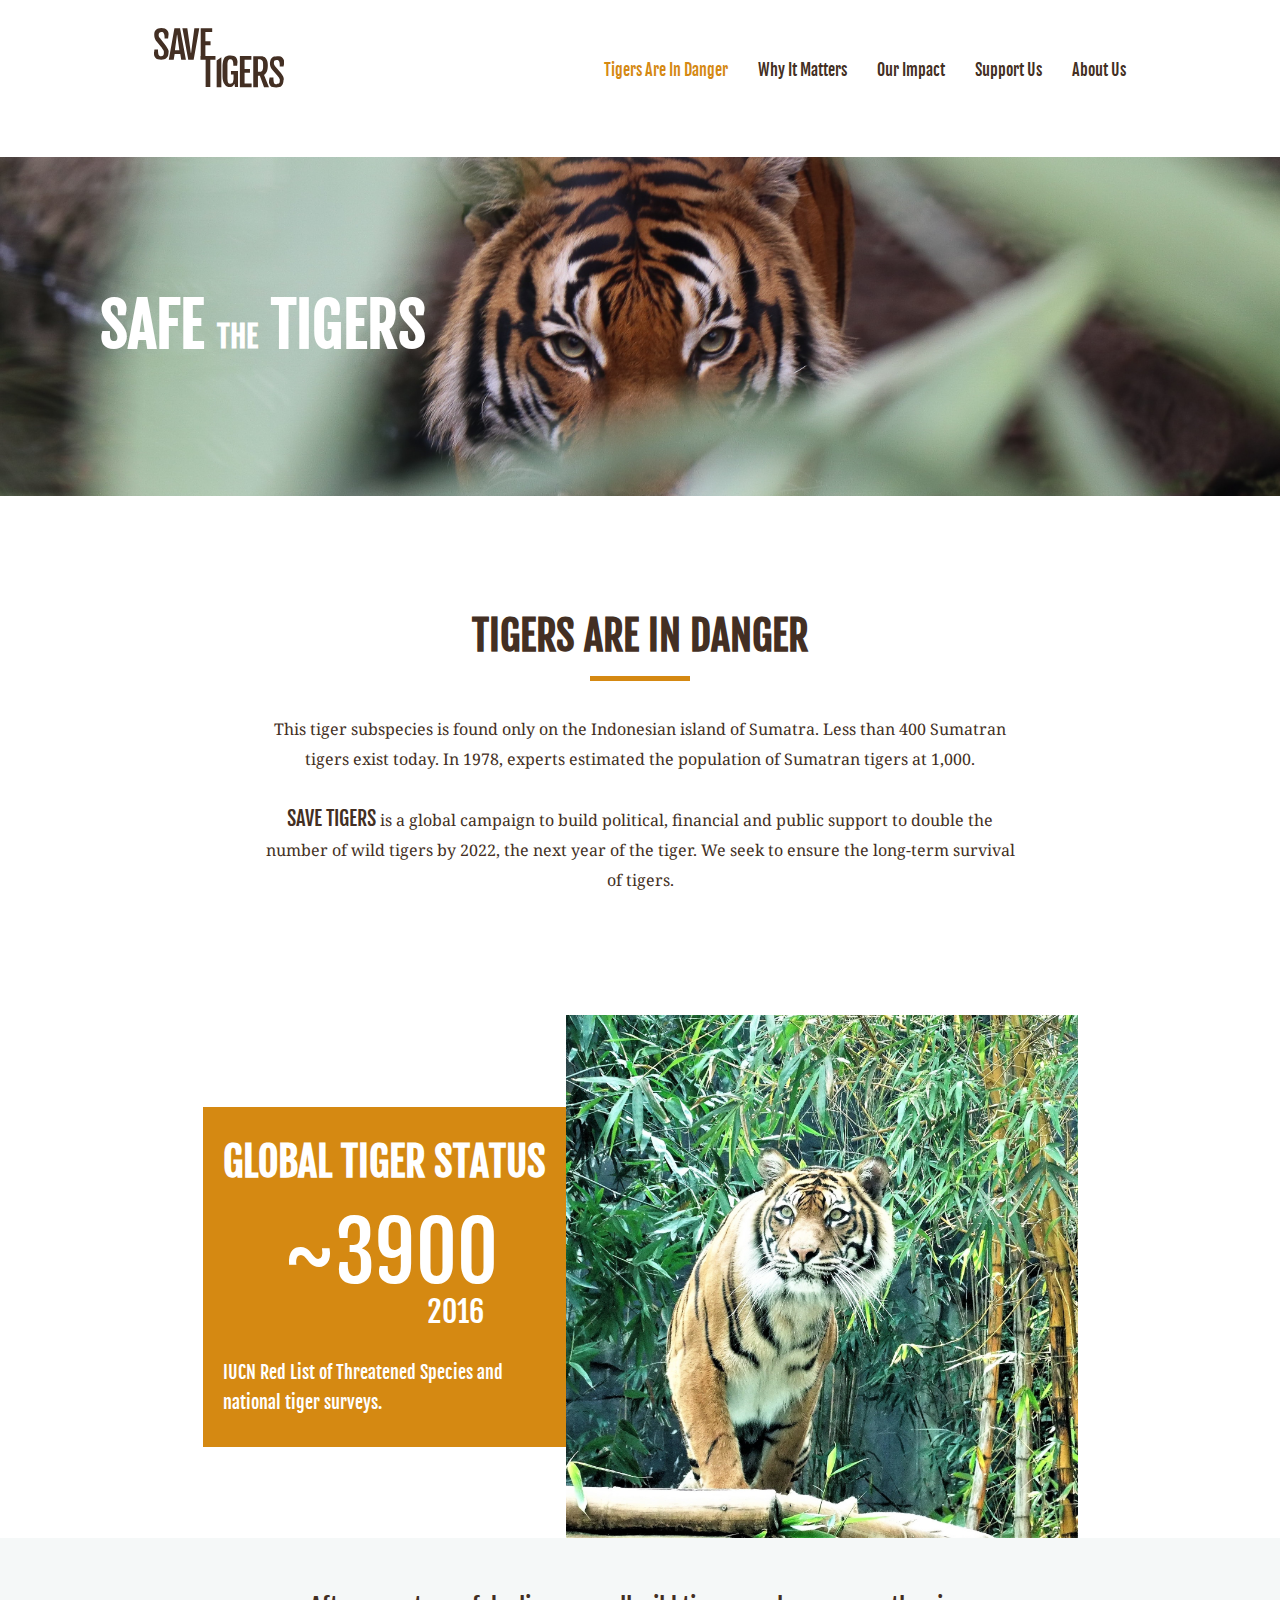
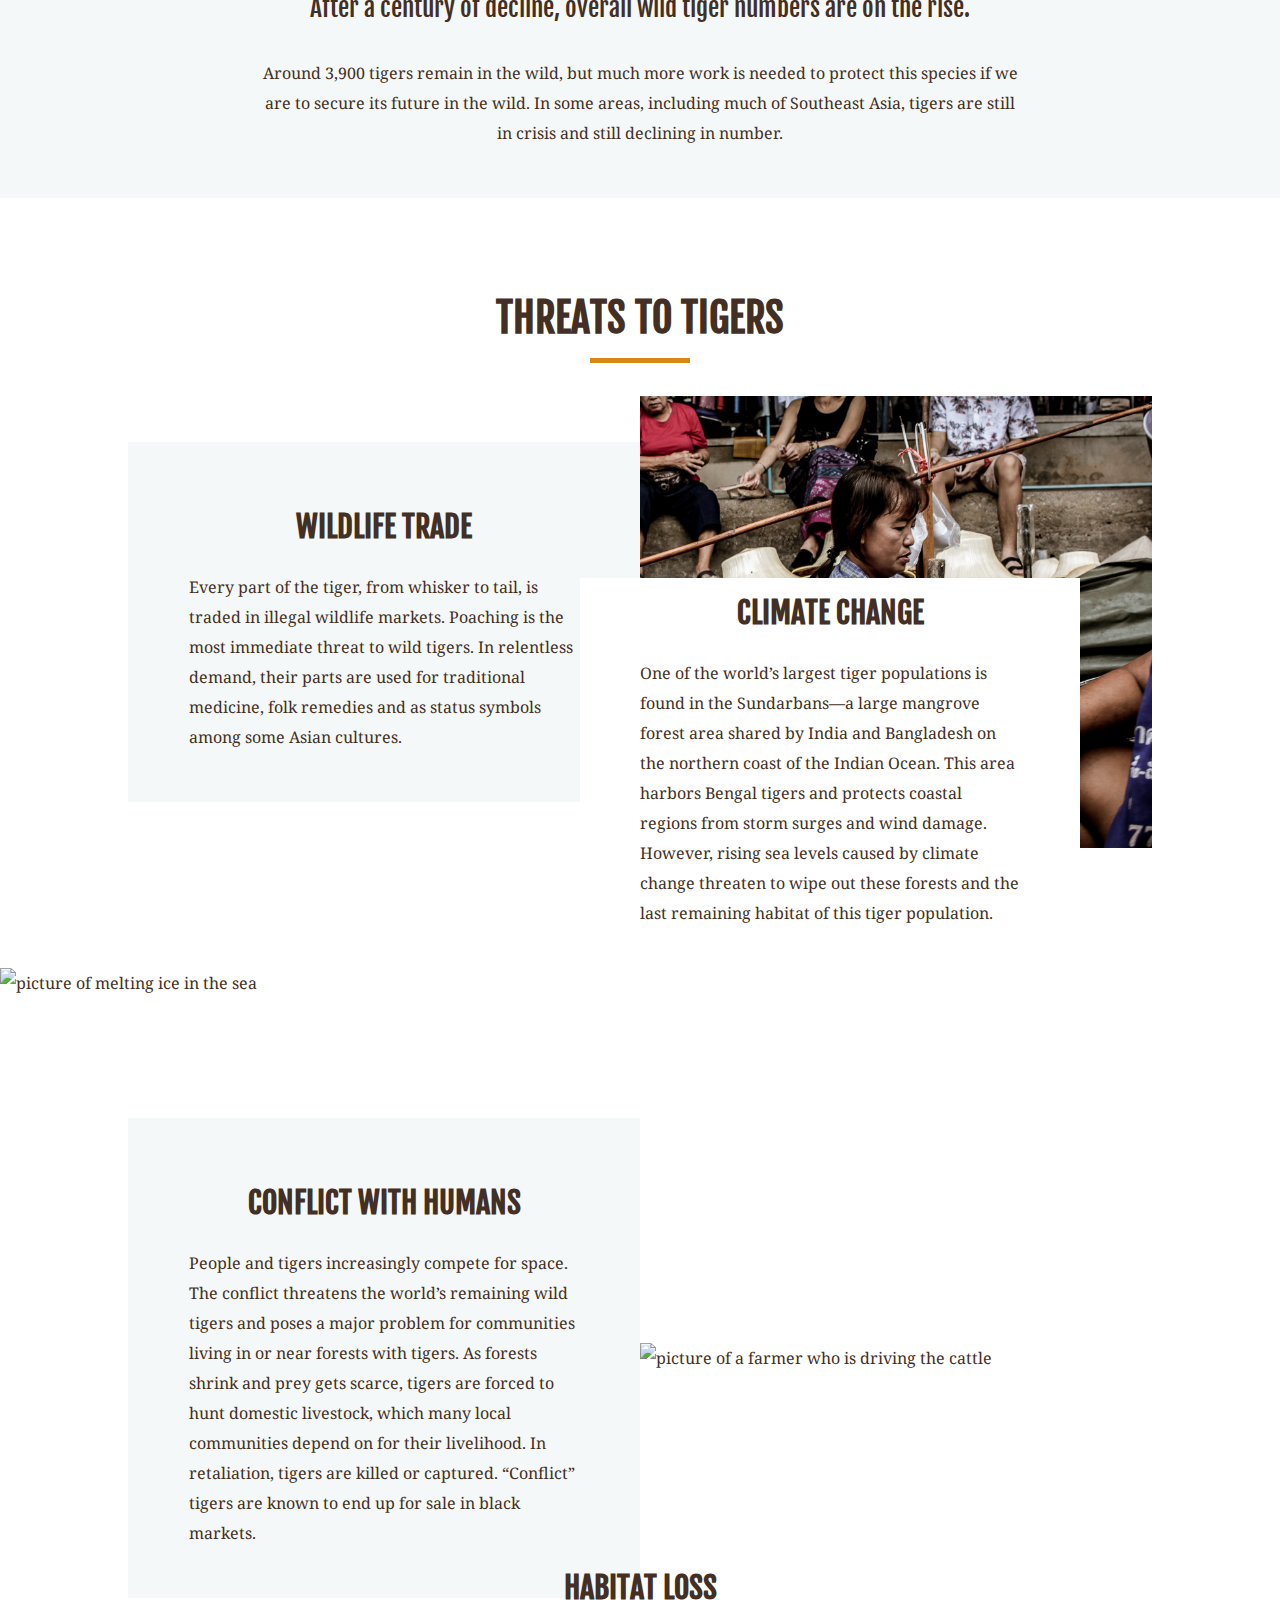
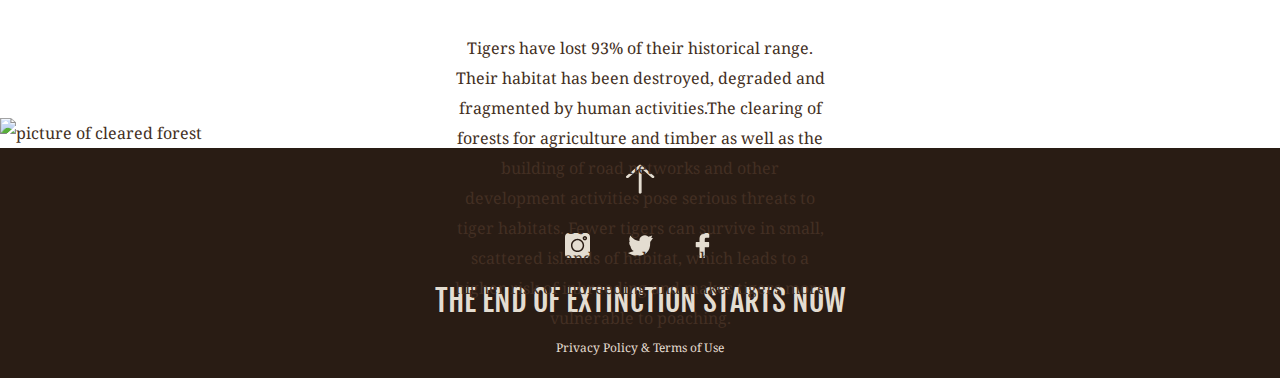
==== commit d439dabc: "ordnernamen geändert" ====
--- a/index.html
+++ b/index.html
@@ -68,9 +68,9 @@
 
     <main>
         <div class="position_header_img">
-            <img src="bilder/home/home_header_mobile.jpg" alt="picture of an tiger behind leaves" class="img_mobile img_width">
-            <img src="bilder/home/home_header_ipad.jpg" alt="picture of an tiger behind leaves" class="img_ipad img_width">
-            <img src="bilder/home/home_header_web.jpg" alt="picture of an tiger behind leaves" class="img_web img_width">
+            <img src="Bilder/home/home_header_mobile.jpg" alt="picture of an tiger behind leaves" class="img_mobile img_width">
+            <img src="Bilder/home/home_header_ipad.jpg" alt="picture of an tiger behind leaves" class="img_ipad img_width">
+            <img src="Bilder/home/home_header_web.jpg" alt="picture of an tiger behind leaves" class="img_web img_width">
 
             <h1 class="position_header_h1">Safe <span class="home_h1_the">the</span> Tigers</h1>
         </div>
@@ -83,9 +83,9 @@
 
         <div class="section-margin">
             <div class="global_status_text_img_flex">
-                <img src="bilder/home/global_status_mobile.jpg" alt="picture of an tiger" class="img_mobile img_width">
-                <img src="bilder/home/global_status_ipad.jpg" alt="picture of an tiger" class="img_ipad img_width">
-                <img src="bilder/home/global_status_web.jpg" alt="picture of an tiger" class="img_web img_width">
+                <img src="Bilder/home/global_status_mobile.jpg" alt="picture of an tiger" class="img_mobile img_width">
+                <img src="Bilder/home/global_status_ipad.jpg" alt="picture of an tiger" class="img_ipad img_width">
+                <img src="Bilder/home/global_status_web.jpg" alt="picture of an tiger" class="img_web img_width">
                 
                 <div class="global_status_text">
                     <h2>Global Tiger Status</h2>
@@ -106,9 +106,9 @@
         <h2 class="line_h2">Threats to Tigers</h2>
 
         <div class="wildlife_trade_flex section-margin">
-            <img src="bilder/home/market.jpg" alt="picture of people on an market" class="img_mobile img_width">
-            <img src="bilder/home/market_ipad.jpg" alt="picture of people on an market" class="img_ipad img_width">
-            <img src="bilder/home/market_web.jpg" alt="picture of people on an market" class="img_web img_width">
+            <img src="Bilder/home/market.jpg" alt="picture of people on an market" class="img_mobile img_width">
+            <img src="Bilder/home/market_ipad.jpg" alt="picture of people on an market" class="img_ipad img_width">
+            <img src="Bilder/home/market_web.jpg" alt="picture of people on an market" class="img_web img_width">
 
             <div class="wildlife_trade_flex_text">
                 <h3>Wildlife Trade</h3>
@@ -117,9 +117,9 @@
         </div>
 
         <div class="section-margin wrapper_climate_change">
-            <img src="bilder/home/ocean.jpg" alt="picture of melting ice in the sea" class="img_mobile img_width">
-            <img src="bilder/home/ocean_ipad.jpg" alt="picture of melting ice in the sea" class="img_ipad img_width">
-            <img src="bilder/home/ocean_web.jpg" alt="picture of melting ice in the sea" class="img_web img_width">
+            <img src="Bilder/home/ocean.jpg" alt="picture of melting ice in the sea" class="img_mobile img_width">
+            <img src="Bilder/home/ocean_ipad.jpg" alt="picture of melting ice in the sea" class="img_ipad img_width">
+            <img src="Bilder/home/ocean_web.jpg" alt="picture of melting ice in the sea" class="img_web img_width">
 
 
             <div class="text_climate_change">
@@ -129,9 +129,9 @@
         </div>
 
         <div class="wildlife_trade_flex section-margin">
-            <img src="bilder/home/farmer.jpg" alt="picture of a farmer who is driving the cattle" class="img_mobile img_width">
-            <img src="bilder/home/farmer_ipad.jpg" alt="picture of a farmer who is driving the cattle" class="img_ipad img_width">
-            <img src="bilder/home/farmer_web.jpg" alt="picture of a farmer who is driving the cattle" class="img_web img_width">
+            <img src="Bilder/home/farmer.jpg" alt="picture of a farmer who is driving the cattle" class="img_mobile img_width">
+            <img src="Bilder/home/farmer_ipad.jpg" alt="picture of a farmer who is driving the cattle" class="img_ipad img_width">
+            <img src="Bilder/home/farmer_web.jpg" alt="picture of a farmer who is driving the cattle" class="img_web img_width">
 
             <div class="wildlife_trade_flex_text">
                 <h3>Conflict with Humans</h3>
@@ -141,9 +141,9 @@
 
         <div class="wrapper_forest section-margin section-margin-bottom-home">
             
-            <img src="bilder/home/forest.jpg" alt="picture of cleared forest" class="img_mobile img_width">
-            <img src="bilder/home/forest_ipad.jpg" alt="picture of cleared forest" class="img_ipad img_width">
-            <img src="bilder/home/forest_web.jpg" alt="picture of cleared forest" class="img_web img_width">
+            <img src="Bilder/home/forest.jpg" alt="picture of cleared forest" class="img_mobile img_width">
+            <img src="Bilder/home/forest_ipad.jpg" alt="picture of cleared forest" class="img_ipad img_width">
+            <img src="Bilder/home/forest_web.jpg" alt="picture of cleared forest" class="img_web img_width">
 
             <div class="text_forest">
                 <h3>Habitat Loss</h3>
@@ -184,6 +184,6 @@
         </div>
     </footer>
 
-    <script src="js/main_home.js"></script>
+    <script src="JS/main_home.js"></script>
 </body>
 </html>